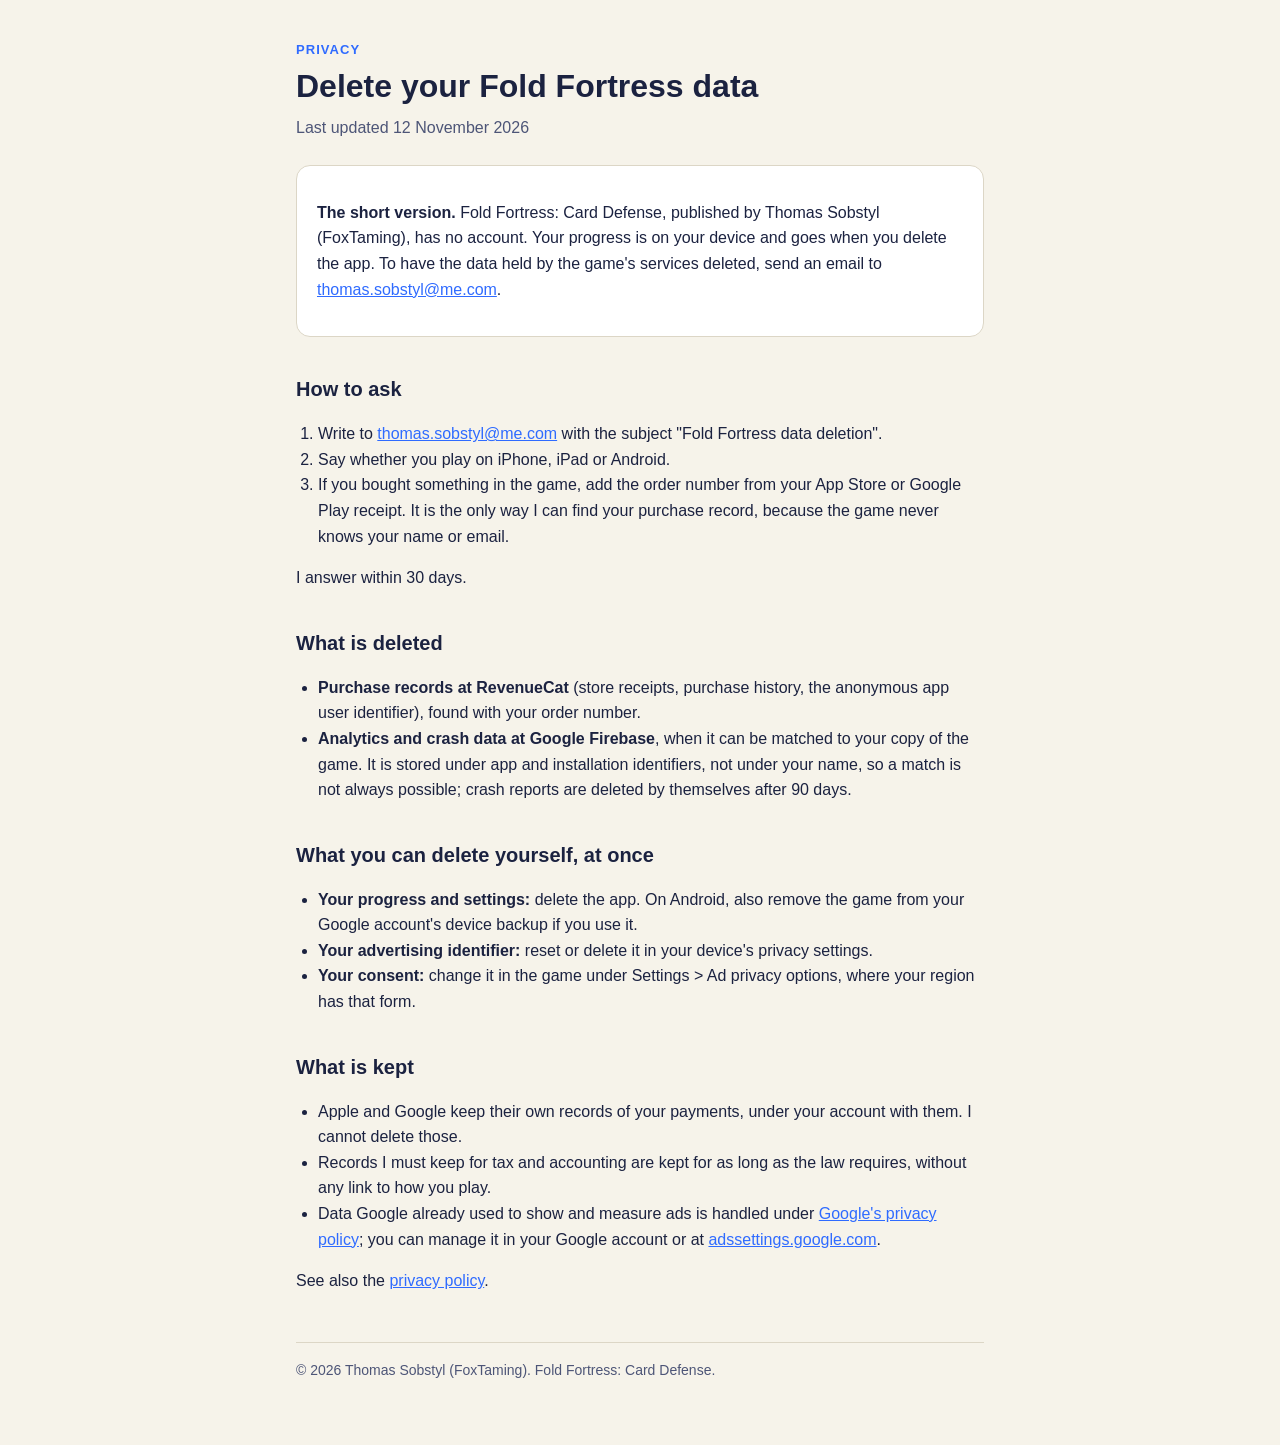
==== delete-data.html @ b3b84059 "Describe ads, analytics and purchases; add a data deletion page The privacy policy now covers what A" ====
<!DOCTYPE html>
<html lang="en">
<head>
<meta charset="utf-8">
<meta name="viewport" content="width=device-width,initial-scale=1">
<title>Delete your data — Fold Fortress</title>
<meta name="description" content="How to ask for the data linked to your copy of Fold Fortress: Card Defense to be deleted.">
<meta name="theme-color" content="#14204a">
<style>
  :root {
    --bg: #f6f3ea;
    --ink: #1b2240;
    --soft: #4d5577;
    --panel: #ffffff;
    --line: #dcd6c6;
    --accent: #2f6bff;
  }
  @media (prefers-color-scheme: dark) {
    :root {
      --bg: #10172f;
      --ink: #eef1fb;
      --soft: #aab3d4;
      --panel: #18213f;
      --line: #2a3560;
      --accent: #7fa3ff;
    }
  }
  * { box-sizing: border-box; }
  body {
    margin: 0;
    background: var(--bg);
    color: var(--ink);
    font: 16px/1.6 -apple-system, BlinkMacSystemFont, "Segoe UI", Roboto, Helvetica, Arial, sans-serif;
  }
  main { max-width: 720px; margin: 0 auto; padding: 40px 16px 64px; }
  .eyebrow { margin: 0; color: var(--accent); font-weight: 700; letter-spacing: .08em; text-transform: uppercase; font-size: 13px; }
  h1 { margin: 6px 0 0; font-size: 32px; line-height: 1.2; }
  h2 { margin: 36px 0 8px; font-size: 20px; }
  .updated { color: var(--soft); margin-top: 10px; }
  .panel { background: var(--panel); border: 1px solid var(--line); border-radius: 14px; padding: 18px 20px; margin-top: 24px; }
  a { color: var(--accent); }
  ul, ol { padding-left: 22px; }
  footer { border-top: 1px solid var(--line); margin-top: 48px; padding-top: 16px; color: var(--soft); font-size: 14px; }
</style>
</head>
<body>
<main>
  <p class="eyebrow">Privacy</p>
  <h1>Delete your Fold Fortress data</h1>
  <p class="updated">Last updated 12 November 2026</p>

  <div class="panel">
    <p><strong>The short version.</strong> Fold Fortress: Card Defense, published by Thomas Sobstyl (FoxTaming), has
      no account. Your progress is on your device and goes when you delete the app. To have the data held by the
      game's services deleted, send an email to
      <a href="mailto:thomas.sobstyl@me.com?subject=Fold%20Fortress%20data%20deletion">thomas.sobstyl@me.com</a>.</p>
  </div>

  <h2>How to ask</h2>
  <ol>
    <li>Write to <a href="mailto:thomas.sobstyl@me.com?subject=Fold%20Fortress%20data%20deletion">thomas.sobstyl@me.com</a>
      with the subject "Fold Fortress data deletion".</li>
    <li>Say whether you play on iPhone, iPad or Android.</li>
    <li>If you bought something in the game, add the order number from your App Store or Google Play receipt. It is
      the only way I can find your purchase record, because the game never knows your name or email.</li>
  </ol>
  <p>I answer within 30 days.</p>

  <h2>What is deleted</h2>
  <ul>
    <li><strong>Purchase records at RevenueCat</strong> (store receipts, purchase history, the anonymous app user
      identifier), found with your order number.</li>
    <li><strong>Analytics and crash data at Google Firebase</strong>, when it can be matched to your copy of the
      game. It is stored under app and installation identifiers, not under your name, so a match is not always
      possible; crash reports are deleted by themselves after 90 days.</li>
  </ul>

  <h2>What you can delete yourself, at once</h2>
  <ul>
    <li><strong>Your progress and settings:</strong> delete the app. On Android, also remove the game from your
      Google account's device backup if you use it.</li>
    <li><strong>Your advertising identifier:</strong> reset or delete it in your device's privacy settings.</li>
    <li><strong>Your consent:</strong> change it in the game under Settings &gt; Ad privacy options, where your
      region has that form.</li>
  </ul>

  <h2>What is kept</h2>
  <ul>
    <li>Apple and Google keep their own records of your payments, under your account with them. I cannot delete
      those.</li>
    <li>Records I must keep for tax and accounting are kept for as long as the law requires, without any link to
      how you play.</li>
    <li>Data Google already used to show and measure ads is handled under
      <a href="https://policies.google.com/privacy">Google's privacy policy</a>; you can manage it in your Google
      account or at <a href="https://adssettings.google.com">adssettings.google.com</a>.</li>
  </ul>

  <p>See also the <a href="privacy.html">privacy policy</a>.</p>

  <footer>&copy; 2026 Thomas Sobstyl (FoxTaming). Fold Fortress: Card Defense.</footer>
</main>
</body>
</html>
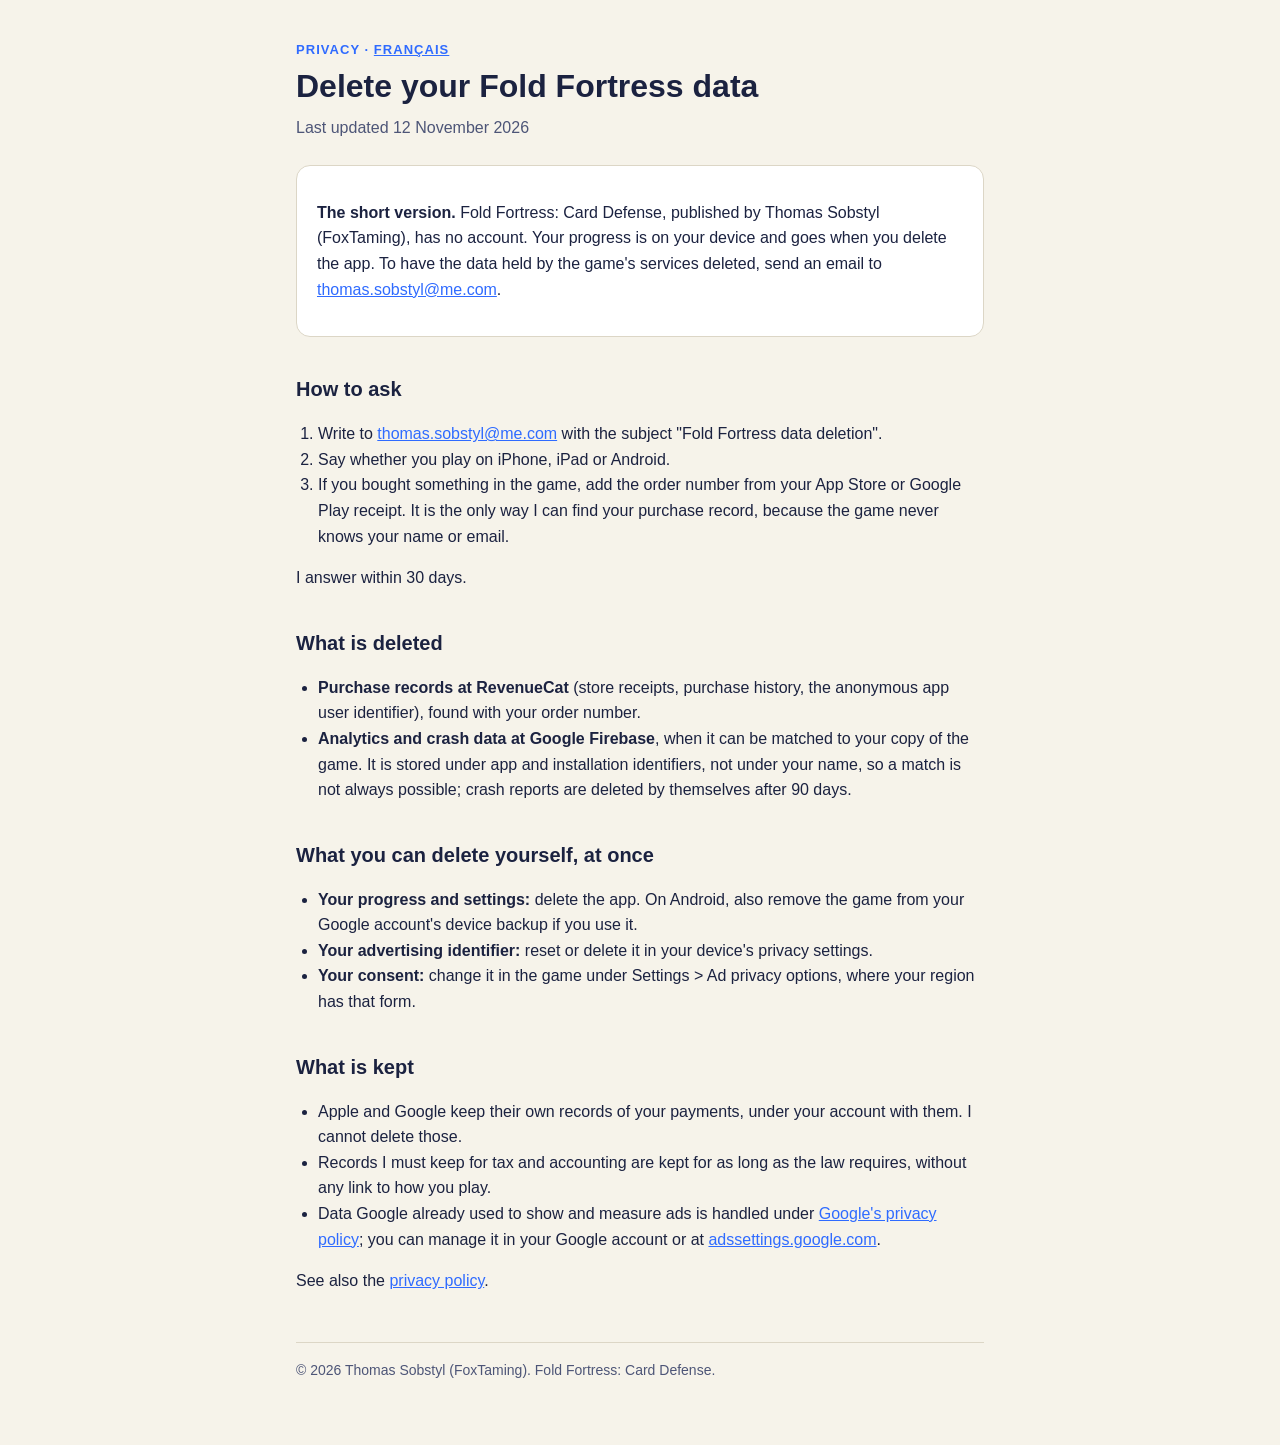
==== commit 33443826: "Privacy policy: controller, legal bases, retention, full rights and the CNIL; French privacy and del" ====
--- a/delete-data.html
+++ b/delete-data.html
@@ -45,7 +45,7 @@
 </head>
 <body>
 <main>
-  <p class="eyebrow">Privacy</p>
+  <p class="eyebrow">Privacy · <a href="fr/delete-data.html" hreflang="fr" lang="fr">Français</a></p>
   <h1>Delete your Fold Fortress data</h1>
   <p class="updated">Last updated 12 November 2026</p>
 
